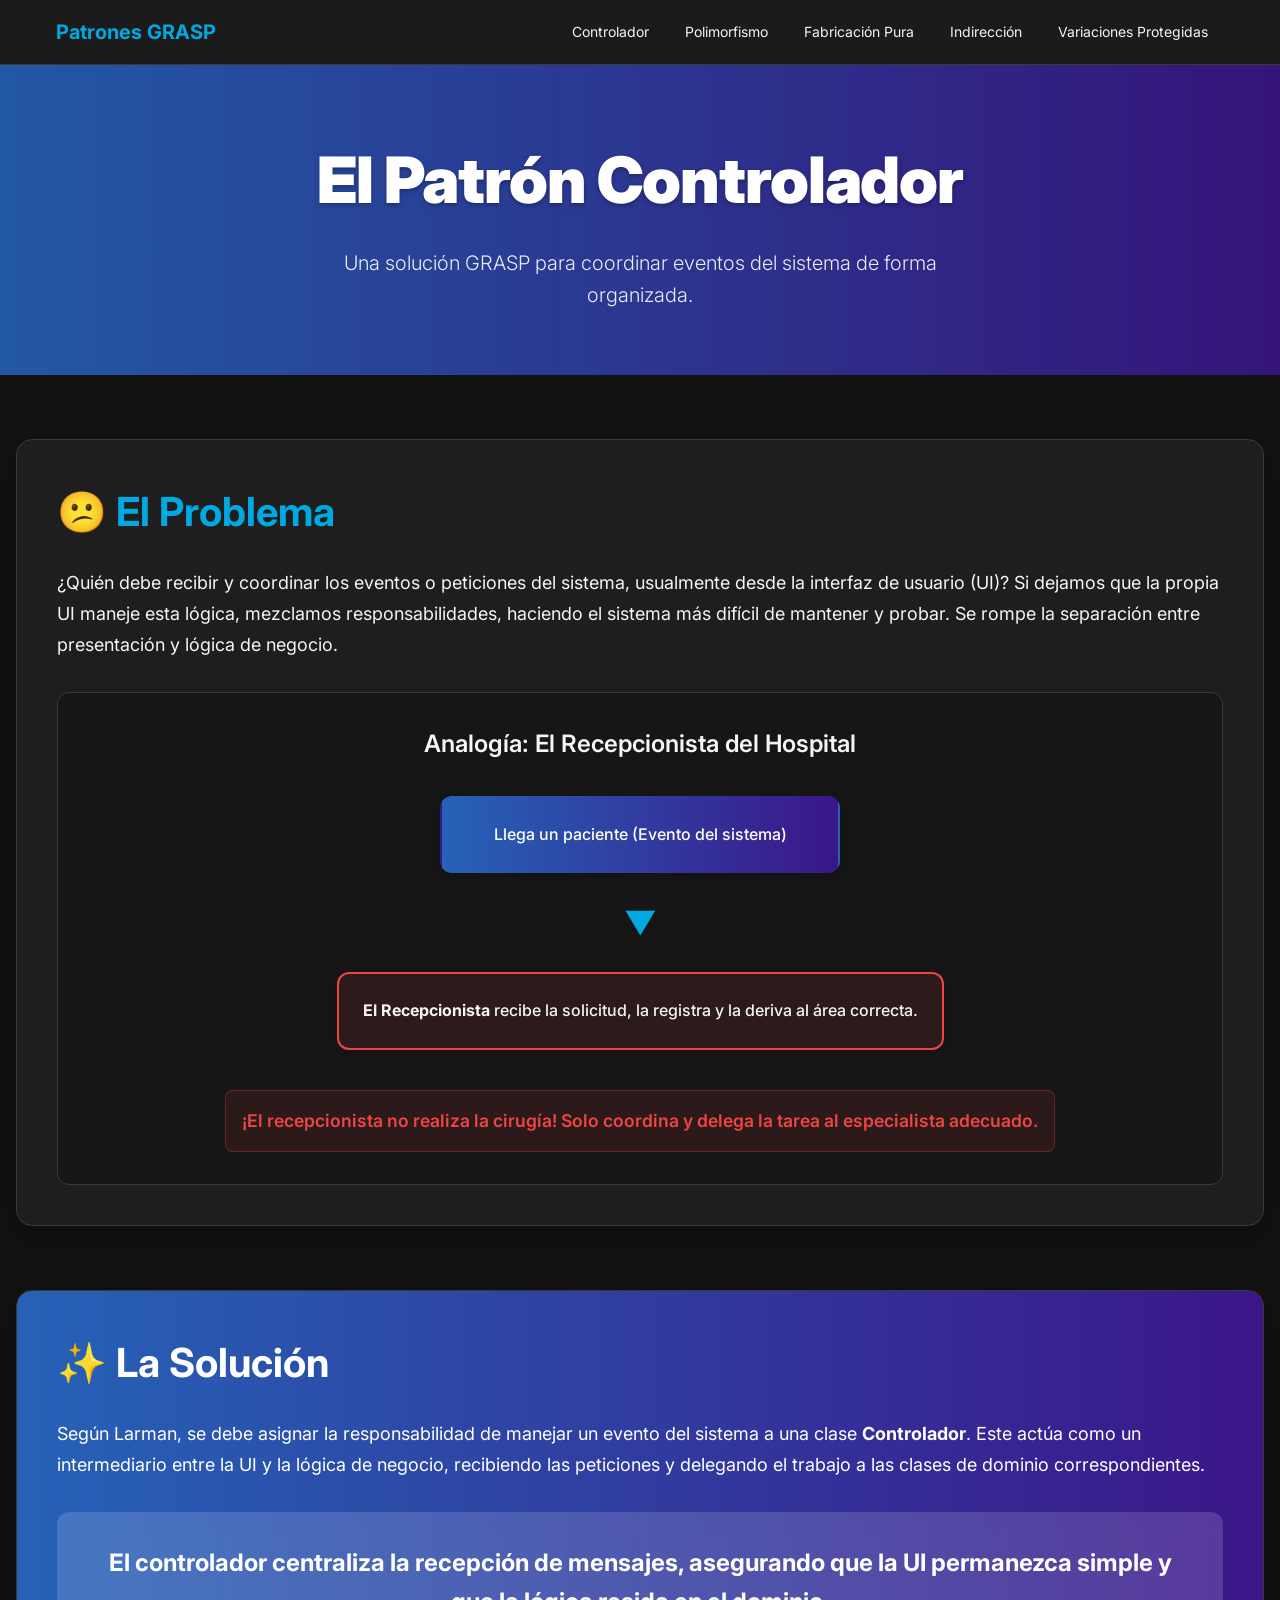
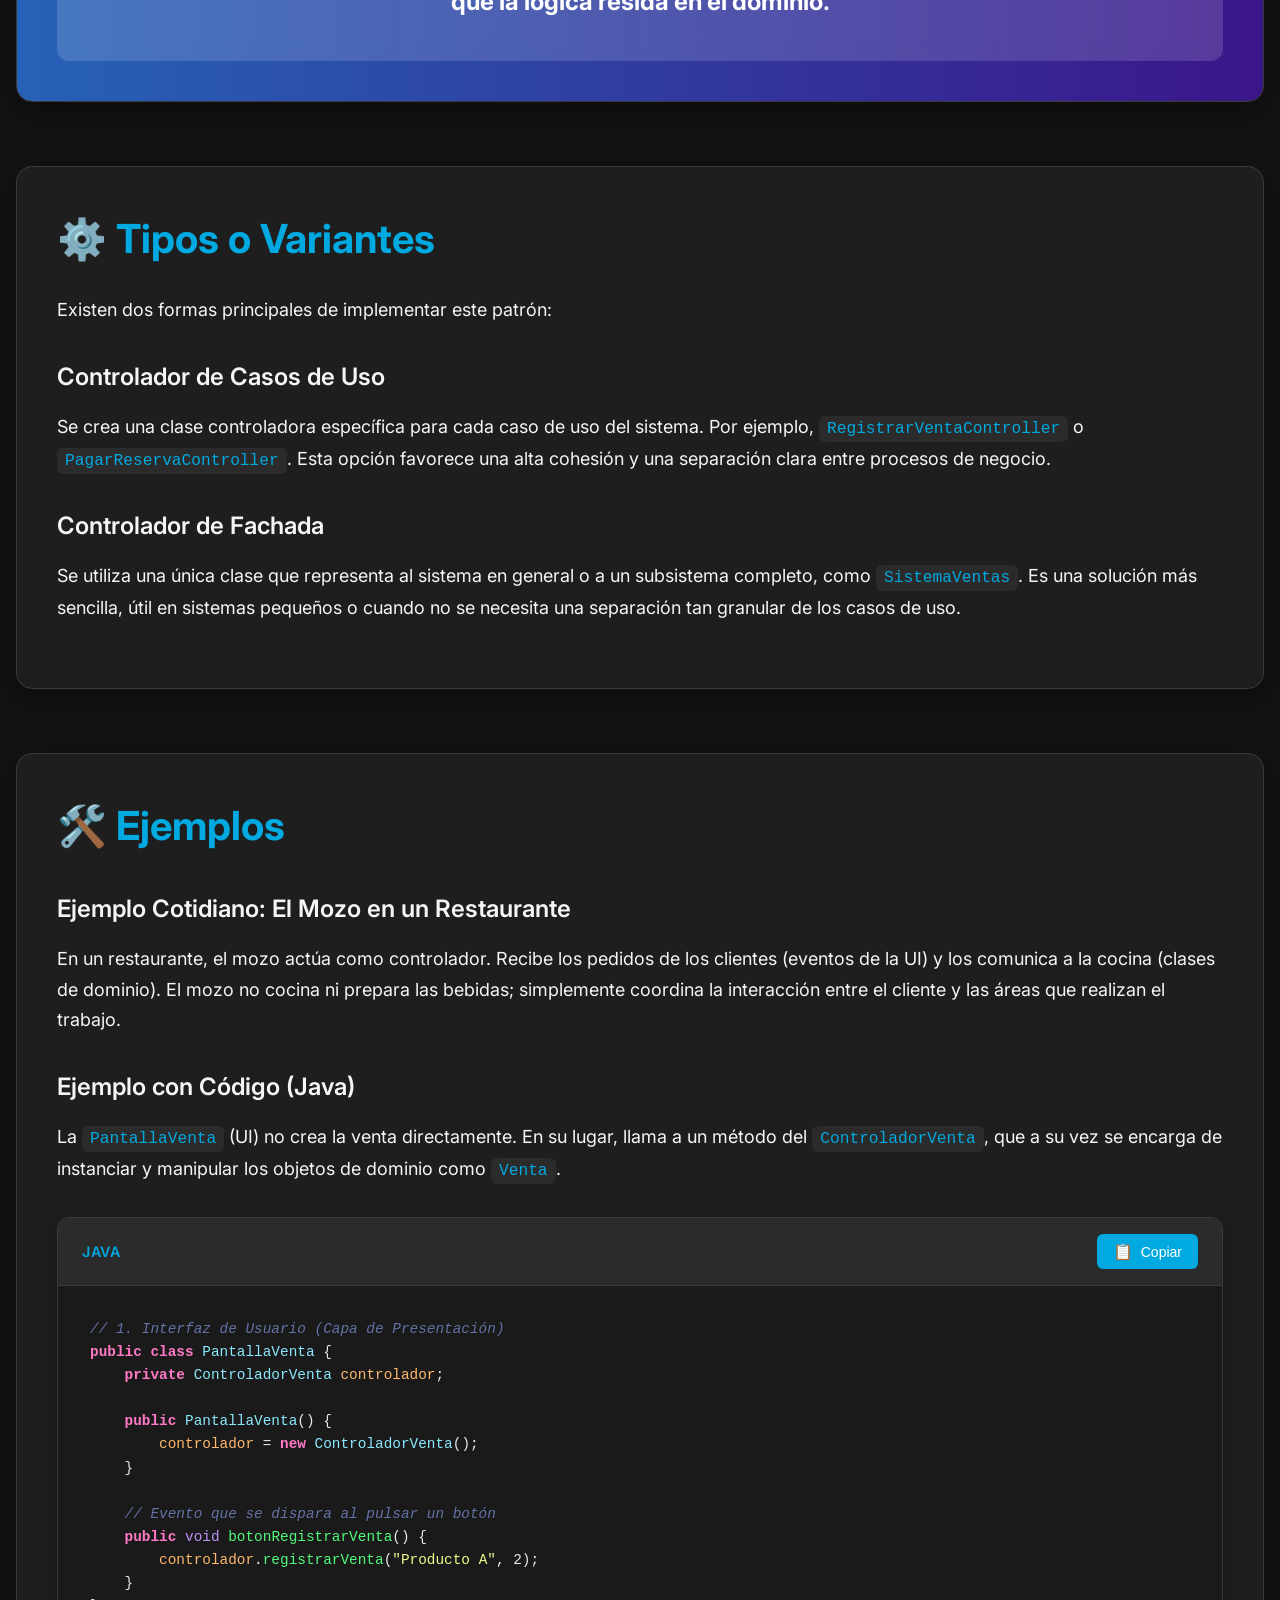
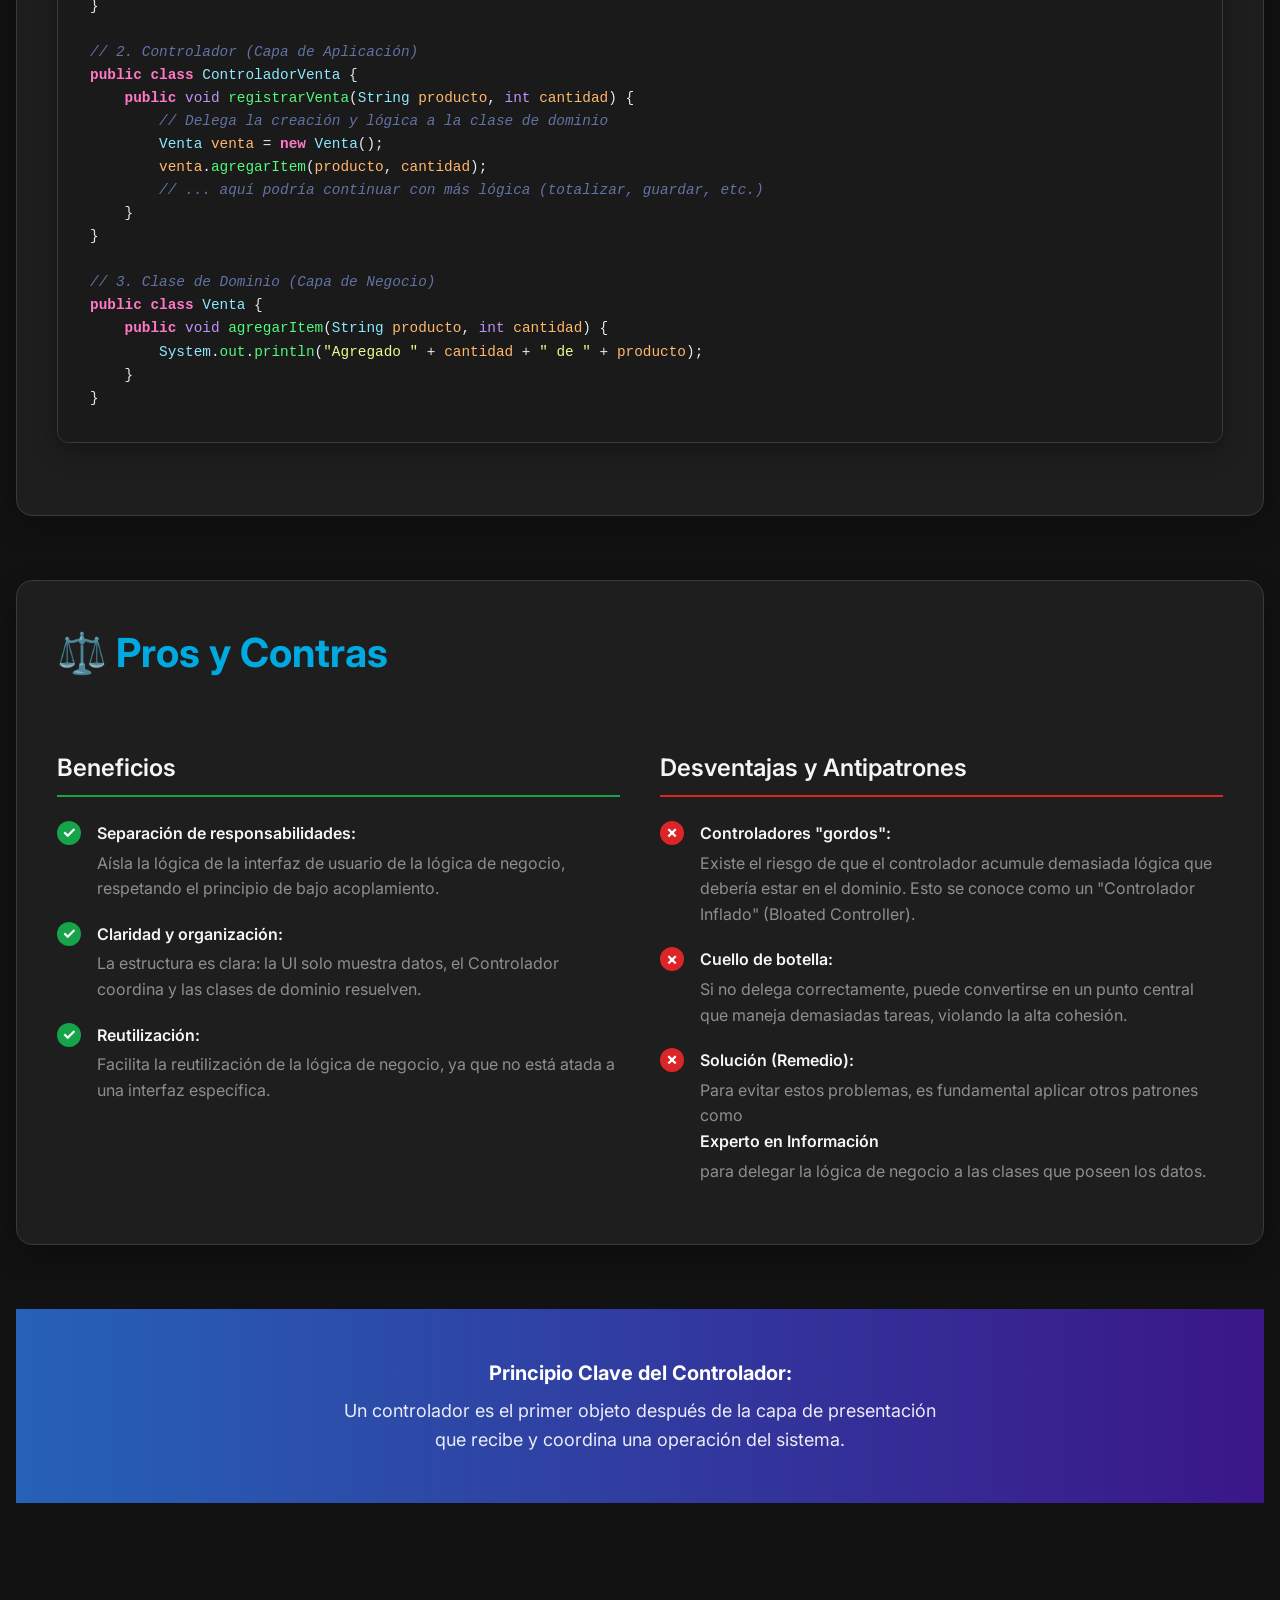
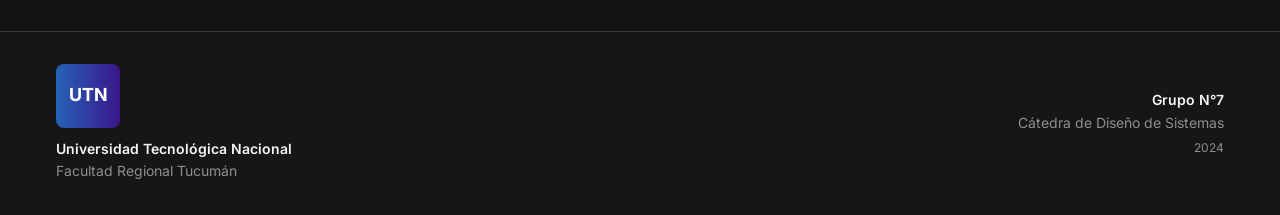
==== pages/controlador.html @ ae7e813c "Se agregó la página del patrón controlador" ====
<!DOCTYPE html>
<html lang="es">
  <head>
    <meta charset="UTF-8" />
    <meta name="viewport" content="width=device-width, initial-scale=1.0" />
    <title>Patrones GRASP : Controlador</title>
    <link
      rel="icon"
      href="https://frt.utn.edu.ar/wp-content/uploads/2025/09/cropped-favicom-1-192x192.png"
      sizes="192x192"
    />
    <link rel="stylesheet" href="../css/index.css" />
    <link rel="stylesheet" href="../css/polimorfismo.css" />
    <link rel="preconnect" href="https://fonts.googleapis.com" />
    <link rel="preconnect" href="https://fonts.gstatic.com" crossorigin />
    <link
      href="https://fonts.googleapis.com/css2?family=Inter:wght@300;400;500;600;700;900&display=swap"
      rel="stylesheet"
    />
  </head>
  <body>
    <nav class="navbar">
      <div class="nav-container">
        <a href="../index.html" class="nav-logo">Patrones GRASP</a>

        <div class="nav-menu">
          <a href="./controlador.html" class="nav-link">Controlador</a>
          <a href="./polimorfismo.html" class="nav-link">Polimorfismo</a>
          <a href="#" class="nav-link">Fabricación Pura</a>
          <a href="./indireccion.html" class="nav-link">Indirección</a>
          <a href="#" class="nav-link">Variaciones Protegidas</a>
        </div>

        <div class="nav-toggle">
          <span></span>
          <span></span>
          <span></span>
        </div>
      </div>
    </nav>
    <header class="header">
      <div class="container">
        <h1 class="header-title">El Patrón Controlador</h1>
        <p class="header-subtitle">
          Una solución GRASP para coordinar eventos del sistema de forma
          organizada.
        </p>
      </div>
    </header>

    <main class="main">
      <section id="problema" class="section">
        <div class="card">
          <h2 class="section-title">😕 El Problema</h2>
          <p class="section-text">
            ¿Quién debe recibir y coordinar los eventos o peticiones del
            sistema, usualmente desde la interfaz de usuario (UI)? Si dejamos
            que la propia UI maneje esta lógica, mezclamos responsabilidades,
            haciendo el sistema más difícil de mantener y probar. Se rompe la
            separación entre presentación y lógica de negocio.
          </p>

          <div class="analogy-container">
            <h3 class="analogy-title">
              Analogía: El Recepcionista del Hospital
            </h3>
            <div class="flow-diagram">
              <div class="flow-box main-box">
                <span>Llega un paciente (Evento del sistema)</span>
              </div>
              <div class="flow-arrow">▼</div>
              <div class="flow-box condition-box red">
                <strong>El Recepcionista</strong> recibe la solicitud, la
                registra y la deriva al área correcta.
              </div>
              <p class="problem-text">
                ¡El recepcionista no realiza la cirugía! Solo coordina y delega
                la tarea al especialista adecuado.
              </p>
            </div>
          </div>
        </div>
      </section>

      <section id="solucion" class="section">
        <div class="card solution-card">
          <h2 class="section-title white">✨ La Solución</h2>
          <p class="section-text white">
            Según Larman, se debe asignar la responsabilidad de manejar un
            evento del sistema a una clase <strong>Controlador</strong>. Este
            actúa como un intermediario entre la UI y la lógica de negocio,
            recibiendo las peticiones y delegando el trabajo a las clases de
            dominio correspondientes.
          </p>
          <div class="solution-highlight">
            <p class="solution-main">
              El controlador centraliza la recepción de mensajes, asegurando que
              la UI permanezca simple y que la lógica resida en el dominio.
            </p>
          </div>
        </div>
      </section>

      <section id="como-funciona" class="section">
        <div class="card">
          <h2 class="section-title">⚙️ Tipos o Variantes</h2>
          <p class="section-text">
            Existen dos formas principales de implementar este patrón:
          </p>
          <h3 class="subsection-title">Controlador de Casos de Uso</h3>
          <p class="section-text">
            Se crea una clase controladora específica para cada caso de uso del
            sistema. Por ejemplo,
            <code class="inline-code">RegistrarVentaController</code> o
            <code class="inline-code">PagarReservaController</code>. Esta opción
            favorece una alta cohesión y una separación clara entre procesos de
            negocio.
          </p>
          <h3 class="subsection-title">Controlador de Fachada</h3>
          <p class="section-text">
            Se utiliza una única clase que representa al sistema en general o a
            un subsistema completo, como
            <code class="inline-code">SistemaVentas</code>. Es una solución más
            sencilla, útil en sistemas pequeños o cuando no se necesita una
            separación tan granular de los casos de uso.
          </p>
        </div>
      </section>

      <section id="ejemplo" class="section">
        <div class="card">
          <h2 class="section-title">🛠️ Ejemplos</h2>
          <h3 class="subsection-title">
            Ejemplo Cotidiano: El Mozo en un Restaurante
          </h3>
          <p class="section-text">
            En un restaurante, el mozo actúa como controlador. Recibe los
            pedidos de los clientes (eventos de la UI) y los comunica a la
            cocina (clases de dominio). El mozo no cocina ni prepara las
            bebidas; simplemente coordina la interacción entre el cliente y las
            áreas que realizan el trabajo.
          </p>

          <h3 class="subsection-title">Ejemplo con Código (Java)</h3>
          <p class="section-text">
            La <code class="inline-code">PantallaVenta</code> (UI) no crea la
            venta directamente. En su lugar, llama a un método del
            <code class="inline-code">ControladorVenta</code>, que a su vez se
            encarga de instanciar y manipular los objetos de dominio como
            <code class="inline-code">Venta</code>.
          </p>

          <div class="code-container">
            <div class="code-header">
              <div class="code-language">Java</div>
              <button class="copy-button" onclick="copyCode()">
                <span class="copy-icon">📋</span>
                Copiar
              </button>
            </div>
            <div class="code-block" id="code-content">
              <pre><code><span class="comment">// 1. Interfaz de Usuario (Capa de Presentación)</span>
<span class="keyword">public class</span> <span class="class-name">PantallaVenta</span> {
    <span class="keyword">private</span> <span class="class-name">ControladorVenta</span> <span class="variable">controlador</span>;

    <span class="keyword">public</span> <span class="class-name">PantallaVenta</span>() {
        <span class="variable">controlador</span> = <span class="keyword">new</span> <span class="class-name">ControladorVenta</span>();
    }

    <span class="comment">// Evento que se dispara al pulsar un botón</span>
    <span class="keyword">public</span> <span class="return-type">void</span> <span class="method">botonRegistrarVenta</span>() {
        <span class="variable">controlador</span>.<span class="method">registrarVenta</span>(<span class="string">"Producto A"</span>, 2);
    }
}

<span class="comment">// 2. Controlador (Capa de Aplicación)</span>
<span class="keyword">public class</span> <span class="class-name">ControladorVenta</span> {
    <span class="keyword">public</span> <span class="return-type">void</span> <span class="method">registrarVenta</span>(<span class="class-name">String</span> <span class="variable">producto</span>, <span class="return-type">int</span> <span class="variable">cantidad</span>) {
        <span class="comment">// Delega la creación y lógica a la clase de dominio</span>
        <span class="class-name">Venta</span> <span class="variable">venta</span> = <span class="keyword">new</span> <span class="class-name">Venta</span>();
        <span class="variable">venta</span>.<span class="method">agregarItem</span>(<span class="variable">producto</span>, <span class="variable">cantidad</span>);
        <span class="comment">// ... aquí podría continuar con más lógica (totalizar, guardar, etc.)</span>
    }
}

<span class="comment">// 3. Clase de Dominio (Capa de Negocio)</span>
<span class="keyword">public class</span> <span class="class-name">Venta</span> {
    <span class="keyword">public</span> <span class="return-type">void</span> <span class="method">agregarItem</span>(<span class="class-name">String</span> <span class="variable">producto</span>, <span class="return-type">int</span> <span class="variable">cantidad</span>) {
        <span class="class-name">System</span>.<span class="method">out</span>.<span class="method">println</span>(<span class="string">"Agregado "</span> + <span class="variable">cantidad</span> + <span class="string">" de "</span> + <span class="variable">producto</span>);
    }
}</code></pre>
            </div>
          </div>
        </div>
      </section>

      <section id="pros-y-contras" class="section">
        <div class="card">
          <h2 class="section-title">⚖️ Pros y Contras</h2>
          <div class="pros-cons-container">
            <div class="pros-column">
              <h3 class="subsection-title pros-title">Beneficios</h3>
              <ul>
                <li>
                  <strong>Separación de responsabilidades:</strong> Aísla la
                  lógica de la interfaz de usuario de la lógica de negocio,
                  respetando el principio de bajo acoplamiento.
                </li>
                <li>
                  <strong>Claridad y organización:</strong> La estructura es
                  clara: la UI solo muestra datos, el Controlador coordina y las
                  clases de dominio resuelven.
                </li>
                <li>
                  <strong>Reutilización:</strong> Facilita la reutilización de
                  la lógica de negocio, ya que no está atada a una interfaz
                  específica.
                </li>
              </ul>
            </div>

            <div class="cons-column">
              <h3 class="subsection-title cons-title">
                Desventajas y Antipatrones
              </h3>
              <ul>
                <li>
                  <strong>Controladores "gordos":</strong> Existe el riesgo de
                  que el controlador acumule demasiada lógica que debería estar
                  en el dominio. Esto se conoce como un "Controlador Inflado"
                  (Bloated Controller).
                </li>
                <li>
                  <strong>Cuello de botella:</strong> Si no delega
                  correctamente, puede convertirse en un punto central que
                  maneja demasiadas tareas, violando la alta cohesión.
                </li>
                <li>
                  <strong>Solución (Remedio):</strong> Para evitar estos
                  problemas, es fundamental aplicar otros patrones como
                  <strong>Experto en Información</strong> para delegar la lógica
                  de negocio a las clases que poseen los datos.
                </li>
              </ul>
            </div>
          </div>
        </div>
      </section>

      <section class="end">
        <div class="container">
          <p class="end-title">Principio Clave del Controlador:</p>
          <p class="end-subtitle">
            Un controlador es el primer objeto después de la capa de
            presentación que recibe y coordina una operación del sistema.
          </p>
        </div>
      </section>
    </main>

    <footer class="footer">
      <div class="footer-container">
        <div class="footer-left">
          <div class="footer-logo">
            <div class="logo-icon">UTN</div>
            <div class="logo-text">
              <p class="university-name">Universidad Tecnológica Nacional</p>
              <p class="faculty-name">Facultad Regional Tucumán</p>
            </div>
          </div>
        </div>

        <div class="footer-right">
          <p class="group-name">Grupo N°7</p>
          <p class="subject-name">Cátedra de Diseño de Sistemas</p>
          <p class="year">2024</p>
        </div>
      </div>
    </footer>

    <script src="../js/polimorfismo.js"></script>
    <script src="../js/script.js"></script>
  </body>
</html>
---- css/index.css ----
/* Reset y variables CSS */
* {
  margin: 0;
  padding: 0;
  box-sizing: border-box;
}

:root {
  /* Paleta "Azul Tecnológico y Grafito" */
  --primary-gradient: linear-gradient(90deg, #0047ab, #00ffff);
  --primary: #00a9e0; /* Un color sólido del degradado para botones */
  --primary-foreground: #ffffff;

  /* Colores de fondo */
  --background: #121212; /* Fondo principal oscuro */
  --card: #1e1e1e; /* Fondo para tarjetas y navbar */
  --section-bg-darker: #161616; /* Fondo más oscuro para secciones alternas */
  --muted: #2b2b2b;
  --muted-foreground: #8e8e8e; /* Texto secundario gris */

  /* Colores de texto */
  --foreground: #f5f5f5; /* Texto principal blanco roto */
  --border: #3a3a3a; /* Bordes más sutiles */

  /* Tipografía */
  --font-sans: -apple-system, BlinkMacSystemFont, "Segoe UI", Roboto,
    "Helvetica Neue", Arial, sans-serif;
  --font-mono: "SF Mono", Monaco, Inconsolata, "Roboto Mono", Consolas,
    "Courier New", monospace;

  /* Espaciado */
  --container-max-width: 1200px;
  --section-padding: 4rem 1rem;
}

body {
  font-family: var(--font-sans);
  line-height: 1.6;
  color: var(--foreground);
  background-color: var(--background);
}

.container {
  max-width: var(--container-max-width);
  margin: 0 auto;
  padding: 0 1rem;
}

/* Navbar */
.navbar {
  background-color: var(--card);
  border-bottom: 1px solid var(--border);
  position: sticky;
  top: 0;
  z-index: 50;
  backdrop-filter: blur(10px);
  background-color: rgba(30, 30, 30, 0.8);
}

.nav-container {
  max-width: var(--container-max-width);
  margin: 0 auto;
  padding: 0 1rem;
  display: flex;
  justify-content: space-between;
  align-items: center;
  height: 4rem;
}

.nav-logo {
  font-size: 1.25rem;
  font-weight: bold;
  color: var(--primary);
  text-decoration: none;
}

.nav-menu {
  display: none;
  gap: 0.25rem;
}

.nav-link {
  padding: 0.5rem 1rem;
  color: var(--foreground);
  text-decoration: none;
  border-radius: 0.375rem;
  transition: background-color 0.2s, color 0.2s;
  font-size: 0.875rem;
}

.nav-link:hover {
  background-color: var(--muted);
  color: var(--primary);
}

.nav-toggle {
  display: flex;
  flex-direction: column;
  gap: 0.25rem;
  cursor: pointer;
}

.nav-toggle span {
  width: 1.5rem;
  height: 0.125rem;
  background-color: var(--foreground);
  transition: all 0.3s;
}

@media (min-width: 768px) {
  .nav-menu {
    display: flex;
  }

  .nav-toggle {
    display: none;
  }
}

/* Hero Section */
.hero {
  height: calc(100vh - 4rem);
  display: flex;
  align-items: center;
  justify-content: center;
  padding: 0 1rem;
  background: linear-gradient(
      180deg,
      rgba(18, 18, 18, 0) 0%,
      var(--background) 100%
    ),
    var(--section-bg-darker);
  padding: 4rem 1rem;
  text-align: center;
  position: relative;
  overflow: hidden;
}

#tsparticles {
  position: absolute;
  top: 0;
  left: 0;
  width: 100%;
  height: 100%;
  z-index: 0; /* Lo coloca detrás del contenido */
}

.hero-container {
  position: relative;
  z-index: 1;
  max-width: 64rem;
  margin: 0 auto;
}

.hero-badge {
  display: inline-block;
  padding: 0.25rem 0.75rem;
  font-size: 0.875rem;
  background-color: rgba(0, 169, 224, 0.1);
  color: var(--primary);
  border: 1px solid var(--primary);
  border-radius: 9999px;
  margin-bottom: 1rem;
}

.hero-title {
  font-size: 2.5rem;
  font-weight: bold;
  margin-bottom: 1.5rem;
  text-wrap: balance;
}

.text-primary {
  background: var(--primary-gradient);
  -webkit-background-clip: text;
  -webkit-text-fill-color: transparent;
  background-clip: text;
}

.hero-description {
  font-size: 1.25rem;
  color: var(--muted-foreground);
  margin-bottom: 2rem;
  max-width: 48rem;
  margin-left: auto;
  margin-right: auto;
  text-wrap: balance;
  text-align: center;
}

.font-semibold {
  font-weight: 600;
  color: var(--foreground);
}

.hero-buttons {
  display: flex;
  flex-direction: column;
  gap: 1rem;
  justify-content: center;
  align-items: center;
}

@media (min-width: 640px) {
  .hero-buttons {
    flex-direction: row;
  }
}

@media (min-width: 768px) {
  .hero-title {
    font-size: 3.75rem;
  }
}

/* Buttons */
.btn {
  display: inline-flex;
  align-items: center;
  justify-content: center;
  padding: 0.75rem 1.5rem;
  font-size: 1rem;
  font-weight: 500;
  text-decoration: none;
  border-radius: 0.375rem;
  transition: all 0.2s;
  cursor: pointer;
  border: 1px solid transparent;
}

.btn-primary {
  background-color: var(--primary);
  color: var(--primary-foreground);
  border-color: var(--primary);
}

.btn-primary:hover {
  background-color: #007bff; /* Un azul más claro al pasar el mouse */
  border-color: #007bff;
}

.btn-outline {
  background-color: transparent;
  color: var(--primary);
  border-color: var(--primary);
}

.btn-outline:hover {
  background-color: rgba(0, 169, 224, 0.1);
}

.btn-full {
  width: 100%;
}

/* Dynamic Introduction Section - Card Style */
.intro-section {
  padding: var(--section-padding);
  background-color: var(--section-bg-darker);
  overflow: hidden;
  position: relative;
  z-index: 1; /* Asegura que esté por encima de las partículas */
}

.intro-grid {
  display: flex; /* Usamos flexbox para centrar */
  justify-content: center; /* Centra horizontalmente */
  align-items: stretch; /* Asegura que las tarjetas tengan la misma altura si están en la misma fila */
  flex-wrap: wrap; /* Permite que las tarjetas pasen a la siguiente línea en pantallas pequeñas */
  gap: 2rem;
  max-width: 64rem;
  margin: 3rem auto 0;
}

.intro-card {
  background-color: var(--card);
  border: 1px solid var(--border);
  border-radius: 0.5rem;
  padding: 2rem;
  text-align: center;
  flex: 1 1 300px; /* Permite que las tarjetas crezcan y se encojan, con una base de 300px */
  max-width: 400px; /* Un ancho máximo para que no se estiren demasiado */
  transition: all 0.3s;
  /* La sombra que pediste, sutil y consistente con el diseño */
  box-shadow: 0 4px 15px rgba(0, 0, 0, 0.2);
}

.intro-card:hover {
  transform: translateY(-0.25rem);
  box-shadow: 0 10px 25px rgba(0, 169, 224, 0.2); /* Sombra acentuada al pasar el mouse */
  border-color: var(--primary);
}

.intro-icon {
  width: 3rem;
  height: 3rem;
  border-radius: 9999px;
  display: flex;
  align-items: center;
  justify-content: center;
  margin: 0 auto 1.5rem;
  color: var(--primary-foreground);
}

.intro-card.problem .intro-icon {
  background: linear-gradient(
    135deg,
    #ff416c,
    #ff4b2b
  ); /* Rojo/Naranja para problema */
}

.intro-card.solution .intro-icon {
  background: var(--primary-gradient); /* Azul/Cian para solución */
}

.intro-card h3 {
  font-size: 1.25rem;
  font-weight: 600;
  margin-bottom: 0.75rem;
  color: var(--foreground);
}

.intro-card p {
  color: var(--muted-foreground);
  font-size: 1rem;
  line-height: 1.6;
  text-align: justify;
}

.intro-summary {
  max-width: 56rem;
  margin: 3rem auto 0;
  padding: 1.5rem;
  text-align: center;
  font-size: 1.125rem;
  color: var(--foreground);
  background-color: var(--card);
  border: 1px solid var(--border);
  border-left: 4px solid var(--primary);
  border-radius: 0.5rem;
  box-shadow: 0 4px 15px rgba(0, 0, 0, 0.2);
}

/* Content Structure Section */
.content-structure {
  padding: var(--section-padding);
  background-color: var(--background);
}

.section-header {
  text-align: center;
  margin-bottom: 3rem;
}

.section-header h2 {
  font-size: 1.875rem;
  font-weight: bold;
  margin-bottom: 1rem;
}

.section-header p {
  font-size: 1.125rem;
  color: var(--muted-foreground);
  text-wrap: balance;
}

.structure-grid {
  display: flex;
  flex-wrap: wrap;
  justify-content: center;
  gap: 1.5rem;
  margin-bottom: 4rem;
}

@media (min-width: 768px) {
  .structure-grid {
    grid-template-columns: repeat(auto-fit, minmax(250px, 1fr));
  }
}

@media (min-width: 1024px) {
  .structure-grid {
    grid-template-columns: repeat(3, 1fr);
  }
}

.structure-card {
  background-color: var(--card);
  border: 1px solid var(--border);
  border-radius: 0.5rem;
  padding: 1.5rem;
  text-align: center;
  flex: 0 1 350px;
}

.card-icon {
  width: 3rem;
  height: 3rem;
  background: var(--primary-gradient);
  border-radius: 0.5rem;
  display: flex;
  align-items: center;
  justify-content: center;
  margin: 0 auto 1rem;
  color: var(--primary-foreground);
}

.structure-card h3 {
  font-size: 1.125rem;
  font-weight: 600;
  margin-bottom: 0.5rem;
  color: var(--foreground);
}

.structure-card p {
  font-size: 0.875rem;
  color: var(--muted-foreground);
  text-align: center;
}

/* Patterns Section */
.patterns-section {
  padding: var(--section-padding);
  background-color: var(--section-bg-darker);
  position: relative;
  z-index: 1; /* Asegura que esté por encima de las partículas */
}

.patterns-grid {
  display: flex;
  flex-wrap: wrap;
  justify-content: center;
  gap: 1.5rem;
}

@media (min-width: 768px) {
  .patterns-grid {
    grid-template-columns: repeat(auto-fit, minmax(300px, 1fr));
  }
}

@media (min-width: 1024px) {
  .patterns-grid {
    grid-template-columns: repeat(3, 1fr);
  }
}

.pattern-card {
  background-color: var(--card);
  border: 1px solid var(--border);
  border-radius: 0.5rem;
  padding: 1.5rem;
  transition: all 0.3s;
  cursor: pointer;
  flex: 1 1 350px;
}

.pattern-card:hover {
  box-shadow: 0 0 25px rgba(0, 169, 224, 0.2);
  transform: translateY(-0.25rem);
  border-color: var(--primary);
}

.pattern-header {
  display: flex;
  align-items: center;
  gap: 0.75rem;
  margin-bottom: 1rem;
}

.pattern-icon {
  width: 2.5rem;
  height: 2.5rem;
  background: rgba(0, 169, 224, 0.1);
  border-radius: 0.5rem;
  display: flex;
  align-items: center;
  justify-content: center;
  color: var(--primary);
  transition: background-color 0.2s;
}

.pattern-card:hover .pattern-icon {
  background-color: rgba(0, 169, 224, 0.2);
}

.pattern-header h3 {
  font-size: 1.125rem;
  font-weight: 600;
}

.pattern-number {
  font-size: 0.75rem;
  color: var(--muted-foreground);
}

.pattern-card p {
  color: var(--muted-foreground);
  margin-bottom: 1rem;
}

/* CTA Section */
.cta-section {
  padding: var(--section-padding);
  background-color: var(--background);
}

.cta-content {
  max-width: 64rem;
  margin: 0 auto;
  text-align: center;
}

.cta-content h2 {
  font-size: 1.875rem;
  font-weight: bold;
  margin-bottom: 1rem;
}

.cta-content p {
  font-size: 1.125rem;
  color: var(--muted-foreground);
  margin-bottom: 2rem;
}

.cta-buttons {
  display: flex;
  flex-direction: column;
  gap: 1rem;
  justify-content: center;
  align-items: center;
}

@media (min-width: 640px) {
  .cta-buttons {
    flex-direction: row;
  }
}

/* Footer */
.footer {
  background-color: var(--section-bg-darker);
  border-top: 1px solid var(--border);
  margin-top: 4rem;
  position: relative;
  z-index: 1;
}
.footer-container {
  max-width: var(--container-max-width);
  margin: 0 auto;
  padding: 2rem 1rem;
  display: flex;
  flex-direction: column;
  align-items: center;
  justify-content: space-between;
  gap: 1rem;
}

@media (min-width: 768px) {
  .footer-container {
    flex-direction: row;
    gap: 0;
  }
}

.footer-left {
  display: flex;
  align-items: center;
  gap: 1rem;
}

.logo-icon {
  width: 4rem;
  height: 4rem;
  background: var(--primary-gradient);
  border-radius: 0.5rem;
  display: flex;
  align-items: center;
  justify-content: center;
  color: var(--primary-foreground);
  font-weight: bold;
  font-size: 1.125rem;
  margin-bottom: 10px;
}

.logo-text {
  font-size: 0.875rem;
  color: var(--muted-foreground);
}

.university-name {
  font-weight: 600;
  color: var(--foreground);
}

.footer-right {
  text-align: center;
  font-size: 0.875rem;
  color: var(--muted-foreground);
}

@media (max-width: 768px) {
  .footer-logo {
    display: flex;
    flex-direction: column;
    align-items: center;
  }
  .logo-text {
    text-align: center;
  }
}

@media (min-width: 768px) {
  .footer-right {
    text-align: right;
  }
}

.group-name {
  font-weight: 600;
  color: var(--foreground);
}

.year {
  font-size: 0.75rem;
  margin-top: 0.25rem;
}

/* Smooth scrolling */
html {
  scroll-behavior: smooth;
}

/* Responsive adjustments */
@media (max-width: 767px) {
  .hero-title {
    font-size: 2rem;
  }

  .hero-description {
    font-size: 1rem;
  }

  .section-header h2 {
    font-size: 1.5rem;
  }

  .section-header p {
    font-size: 1rem;
  }
}
---- css/polimorfismo.css ----
:root {
  /* Paleta "Azul Tecnológico y Grafito" */
  --primary-gradient: linear-gradient(90deg, #2662b7, #3b1689);
  --primary: #00a9e0;
  --primary-foreground: #ffffff;

  /* Colores de fondo */
  --background: #121212;
  --card: #1e1e1e;
  --section-bg-darker: #161616;
  --muted: #2b2b2b;
  --muted-foreground: #8e8e8e;

  /* Colores de texto */
  --foreground: #f5f5f5;
  --border: #3a3a3a;

  /* Tipografía */
  --font-sans: -apple-system, BlinkMacSystemFont, "Segoe UI", Roboto,
    "Helvetica Neue", Arial, sans-serif;
  --font-mono: "SF Mono", Monaco, Inconsolata, "Roboto Mono", Consolas,
    "Courier New", monospace;

  /* Espaciado */
  --container-max-width: 1200px;
  --section-padding: 4rem 1rem;
}

* {
  margin: 0;
  padding: 0;
  box-sizing: border-box;
}

body {
  font-family: "Inter", var(--font-sans);
  background-color: var(--background);
  color: var(--foreground);
  line-height: 1.6;
  font-weight: 400;
}

.container {
  max-width: var(--container-max-width);
  margin: 0 auto;
  padding: 0 1rem;
}

/* Header Styles */
.header {
  background: var(--primary-gradient);
  padding: 4rem 0;
  text-align: center;
  position: relative;
  overflow: hidden;
}

.header::before {
  content: "";
  position: absolute;
  top: 0;
  left: 0;
  right: 0;
  bottom: 0;
  background: rgba(0, 0, 0, 0.1);
  z-index: 1;
}

.header .container {
  position: relative;
  z-index: 2;
}

.header-title {
  font-size: clamp(2.5rem, 5vw, 4rem);
  font-weight: 900;
  margin-bottom: 1rem;
  color: var(--primary-foreground);
  text-shadow: 0 2px 4px rgba(0, 0, 0, 0.3);
  letter-spacing: -0.02em;
}

.header-subtitle {
  font-size: 1.25rem;
  color: rgba(255, 255, 255, 0.9);
  font-weight: 300;
  max-width: 600px;
  margin: 0 auto;
}

/* Main Content */
.main {
  padding: var(--section-padding);
}

.section {
  margin-bottom: 4rem;
}

.card {
  background-color: var(--card);
  border-radius: 1rem;
  padding: 2.5rem;
  box-shadow: 0 10px 30px rgba(0, 0, 0, 0.3);
  border: 1px solid var(--border);
  transition: transform 0.3s ease, box-shadow 0.3s ease;
}

.card:hover {
  transform: translateY(-5px);
  box-shadow: 0 20px 40px rgba(0, 0, 0, 0.4);
}

.solution-card {
  background: var(--primary-gradient);
  color: var(--primary-foreground);
}

.section-title {
  font-size: 2.5rem;
  font-weight: 700;
  margin-bottom: 1.5rem;
  color: var(--primary);
  display: flex;
  align-items: center;
  gap: 0.5rem;
}

.section-title.white {
  color: var(--primary-foreground);
}

.subsection-title {
  font-size: 1.5rem;
  font-weight: 600;
  margin: 2rem 0 1rem 0;
  color: var(--foreground);
}

.section-text {
  font-size: 1.125rem;
  line-height: 1.7;
  margin-bottom: 1.5rem;
  color: var(--foreground);
}

.section-text.white {
  color: var(--primary-foreground);
}

.inline-code {
  background-color: var(--muted);
  color: var(--primary);
  padding: 0.25rem 0.5rem;
  border-radius: 0.375rem;
  font-family: var(--font-mono);
  font-size: 0.9em;
  font-weight: 500;
}

/* Analogy Container */
.analogy-container {
  background-color: var(--section-bg-darker);
  padding: 2rem;
  border-radius: 0.75rem;
  margin-top: 2rem;
  border: 1px solid var(--border);
}

.analogy-title {
  font-size: 1.5rem;
  font-weight: 600;
  text-align: center;
  margin-bottom: 2rem;
  color: var(--foreground);
}

/* Flow Diagram */
.flow-diagram {
  display: flex;
  flex-direction: column;
  align-items: center;
  gap: 1.5rem;
}

.flow-box {
  background-color: var(--card);
  border: 2px solid var(--primary);
  padding: 1.5rem;
  border-radius: 0.75rem;
  text-align: center;
  box-shadow: 0 4px 12px rgba(0, 0, 0, 0.2);
  transition: all 0.3s ease;
  font-weight: 500;
}

.flow-box:hover {
  transform: translateY(-2px);
  box-shadow: 0 8px 20px rgba(0, 0, 0, 0.3);
}

.main-box {
  width: 100%;
  max-width: 400px;
  background: var(--primary-gradient);
  color: var(--primary-foreground);
  border-color: transparent;
}

.condition-box {
  flex: 1;
  min-width: 200px;
}

.condition-box.red {
  border-color: #ef4444;
  background-color: rgba(239, 68, 68, 0.1);
}

.condition-box.yellow {
  border-color: #f59e0b;
  background-color: rgba(245, 158, 11, 0.1);
}

.condition-box.blue {
  border-color: #3b82f6;
  background-color: rgba(59, 130, 246, 0.1);
}

.flow-arrow {
  font-size: 2rem;
  color: var(--primary);
  font-weight: bold;
  text-shadow: 0 2px 4px rgba(0, 0, 0, 0.3);
}

.flow-grid {
  display: grid;
  grid-template-columns: repeat(auto-fit, minmax(250px, 1fr));
  gap: 1.5rem;
  width: 100%;
}

.problem-text {
  text-align: center;
  color: #ef4444;
  font-weight: 600;
  font-size: 1.1rem;
  margin-top: 1rem;
  padding: 1rem;
  background-color: rgba(239, 68, 68, 0.1);
  border-radius: 0.5rem;
  border: 1px solid rgba(239, 68, 68, 0.3);
}

/* Solution Highlight */
.solution-highlight {
  background-color: rgba(255, 255, 255, 0.15);
  padding: 2rem;
  border-radius: 0.75rem;
  text-align: center;
  margin-top: 2rem;
  backdrop-filter: blur(10px);
}

.solution-main {
  font-size: 1.5rem;
  font-weight: 700;
  margin-bottom: 0.5rem;
  color: var(--primary-foreground);
}

.solution-sub {
  font-size: 1.125rem;
  color: rgba(255, 255, 255, 0.9);
}

/* Diagram Container */
.diagram-container {
  background-color: var(--section-bg-darker);
  padding: 2rem;
  border-radius: 0.75rem;
  margin: 2rem 0;
  border: 1px solid var(--border);
}

.diagram-title {
  font-size: 1.25rem;
  font-weight: 600;
  text-align: center;
  margin-bottom: 2rem;
  color: var(--foreground);
}

/* Inheritance Diagram */
.inheritance-diagram {
  display: flex;
  flex-direction: column;
  align-items: center;
  gap: 1rem;
}

.parent-class {
  background: var(--primary-gradient);
  color: var(--primary-foreground);
  border-color: transparent;
  max-width: 300px;
}

.inheritance-arrows {
  display: flex;
  justify-content: center;
  gap: 4rem;
  width: 100%;
  max-width: 600px;
}

.inheritance-arrows .flow-arrow {
  font-size: 1.5rem;
}

.child-class {
  background-color: var(--card);
  border-color: var(--primary);
}

/* Code Container */
.code-container {
  margin: 2rem 0;
  border-radius: 0.75rem;
  overflow: hidden;
  border: 1px solid var(--border);
  box-shadow: 0 8px 25px rgba(0, 0, 0, 0.3);
}

.code-header {
  background-color: var(--muted);
  padding: 1rem 1.5rem;
  display: flex;
  justify-content: space-between;
  align-items: center;
  border-bottom: 1px solid var(--border);
}

.code-language {
  font-weight: 600;
  color: var(--primary);
  font-size: 0.9rem;
  text-transform: uppercase;
  letter-spacing: 0.05em;
}

.copy-button {
  background-color: var(--primary);
  color: var(--primary-foreground);
  border: none;
  padding: 0.5rem 1rem;
  border-radius: 0.375rem;
  cursor: pointer;
  font-size: 0.875rem;
  font-weight: 500;
  display: flex;
  align-items: center;
  gap: 0.5rem;
  transition: all 0.2s ease;
}

.copy-button:hover {
  background-color: #0088cc;
  transform: translateY(-1px);
}

.copy-button:active {
  transform: translateY(0);
}

.copy-icon {
  font-size: 1rem;
}

.code-block {
  background-color: #1a1a1a;
  color: #e2e8f0;
  padding: 2rem;
  overflow-x: auto;
  font-family: var(--font-mono);
  font-size: 0.9rem;
  line-height: 1.6;
}

.code-block pre {
  margin: 0;
  white-space: pre-wrap;
  word-wrap: break-word;
}

.code-block code {
  font-family: inherit;
}

/* Syntax Highlighting */
.keyword {
  color: #ff79c6;
  font-weight: 600;
}

.class-name {
  color: #8be9fd;
  font-weight: 500;
}

.method {
  color: #50fa7b;
}

.string {
  color: #f1fa8c;
}

.comment {
  color: #6272a4;
  font-style: italic;
}

.return-type {
  color: #bd93f9;
}

.variable {
  color: #ffb86c;
}

/* End */
.end {
  background: var(--primary-gradient);
  padding: 3rem 0;
  text-align: center;
  margin-top: 4rem;
}

.end-title {
  font-size: 1.25rem;
  font-weight: 700;
  margin-bottom: 0.5rem;
  color: var(--primary-foreground);
}

.end-subtitle {
  font-size: 1.125rem;
  color: rgba(255, 255, 255, 0.9);
  max-width: 600px;
  margin: 0 auto;
  line-height: 1.6;
}

/* Pros and Cons Section */
.pros-cons-container {
  display: grid;
  grid-template-columns: 1fr;
  gap: 2.5rem;
  margin-top: 2rem;
}

@media (min-width: 768px) {
  .pros-cons-container {
    grid-template-columns: 1fr 1fr;
  }
}

.pros-column ul,
.cons-column ul {
  list-style: none;
  padding: 0;
  font-size: 1rem;
  color: var(--muted-foreground);
}

.pros-column li,
.cons-column li {
  padding-left: 2.5rem;
  position: relative;
  margin-bottom: 1.25rem;
  line-height: 1.6;
}

.pros-column li::before,
.cons-column li::before {
  content: "";
  position: absolute;
  left: 0;
  top: 0;
  width: 1.5rem;
  height: 1.5rem;
  border-radius: 9999px;
  display: flex;
  align-items: center;
  justify-content: center;
  font-weight: bold;
  color: var(--primary-foreground);
}

.pros-column li strong,
.cons-column li strong {
  font-weight: 600;
  color: var(--foreground);
  display: block;
  margin-bottom: 0.25rem;
}

.pros-column li::before {
  content: "✓";
  background-color: #16a34a; /* Verde para pros */
}

.cons-column li::before {
  content: "✗";
  background-color: #dc2626; /* Rojo para contras */
}

.subsection-title.pros-title,
.subsection-title.cons-title {
  padding-bottom: 0.5rem;
  border-bottom: 2px solid;
  margin-bottom: 1.5rem;
}

.subsection-title.pros-title {
  border-color: #16a34a;
}

.subsection-title.cons-title {
  border-color: #dc2626;
}

/* Responsive Design */
@media (max-width: 768px) {
  .header {
    padding: 3rem 0;
  }

  .header-title {
    font-size: 2.5rem;
  }

  .card {
    padding: 1.5rem;
  }

  .section-title {
    font-size: 2rem;
  }

  .flow-grid {
    grid-template-columns: 1fr;
  }

  .inheritance-arrows {
    gap: 2rem;
  }

  .inheritance-arrows .flow-arrow {
    font-size: 1.2rem;
  }

  .code-block {
    padding: 1rem;
    font-size: 0.8rem;
  }

  .code-header {
    padding: 0.75rem 1rem;
  }
}

@media (max-width: 480px) {
  .main {
    padding: 2rem 1rem;
  }

  .card {
    padding: 1rem;
  }

  .section-title {
    font-size: 1.75rem;
  }

  .analogy-container,
  .diagram-container {
    padding: 1rem;
  }
}

/* Smooth scrolling */
html {
  scroll-behavior: smooth;
}

/* Selection styles */
::selection {
  background-color: var(--primary);
  color: var(--primary-foreground);
}

/* Focus styles for accessibility */
button:focus,
.copy-button:focus {
  outline: 2px solid var(--primary);
  outline-offset: 2px;
}
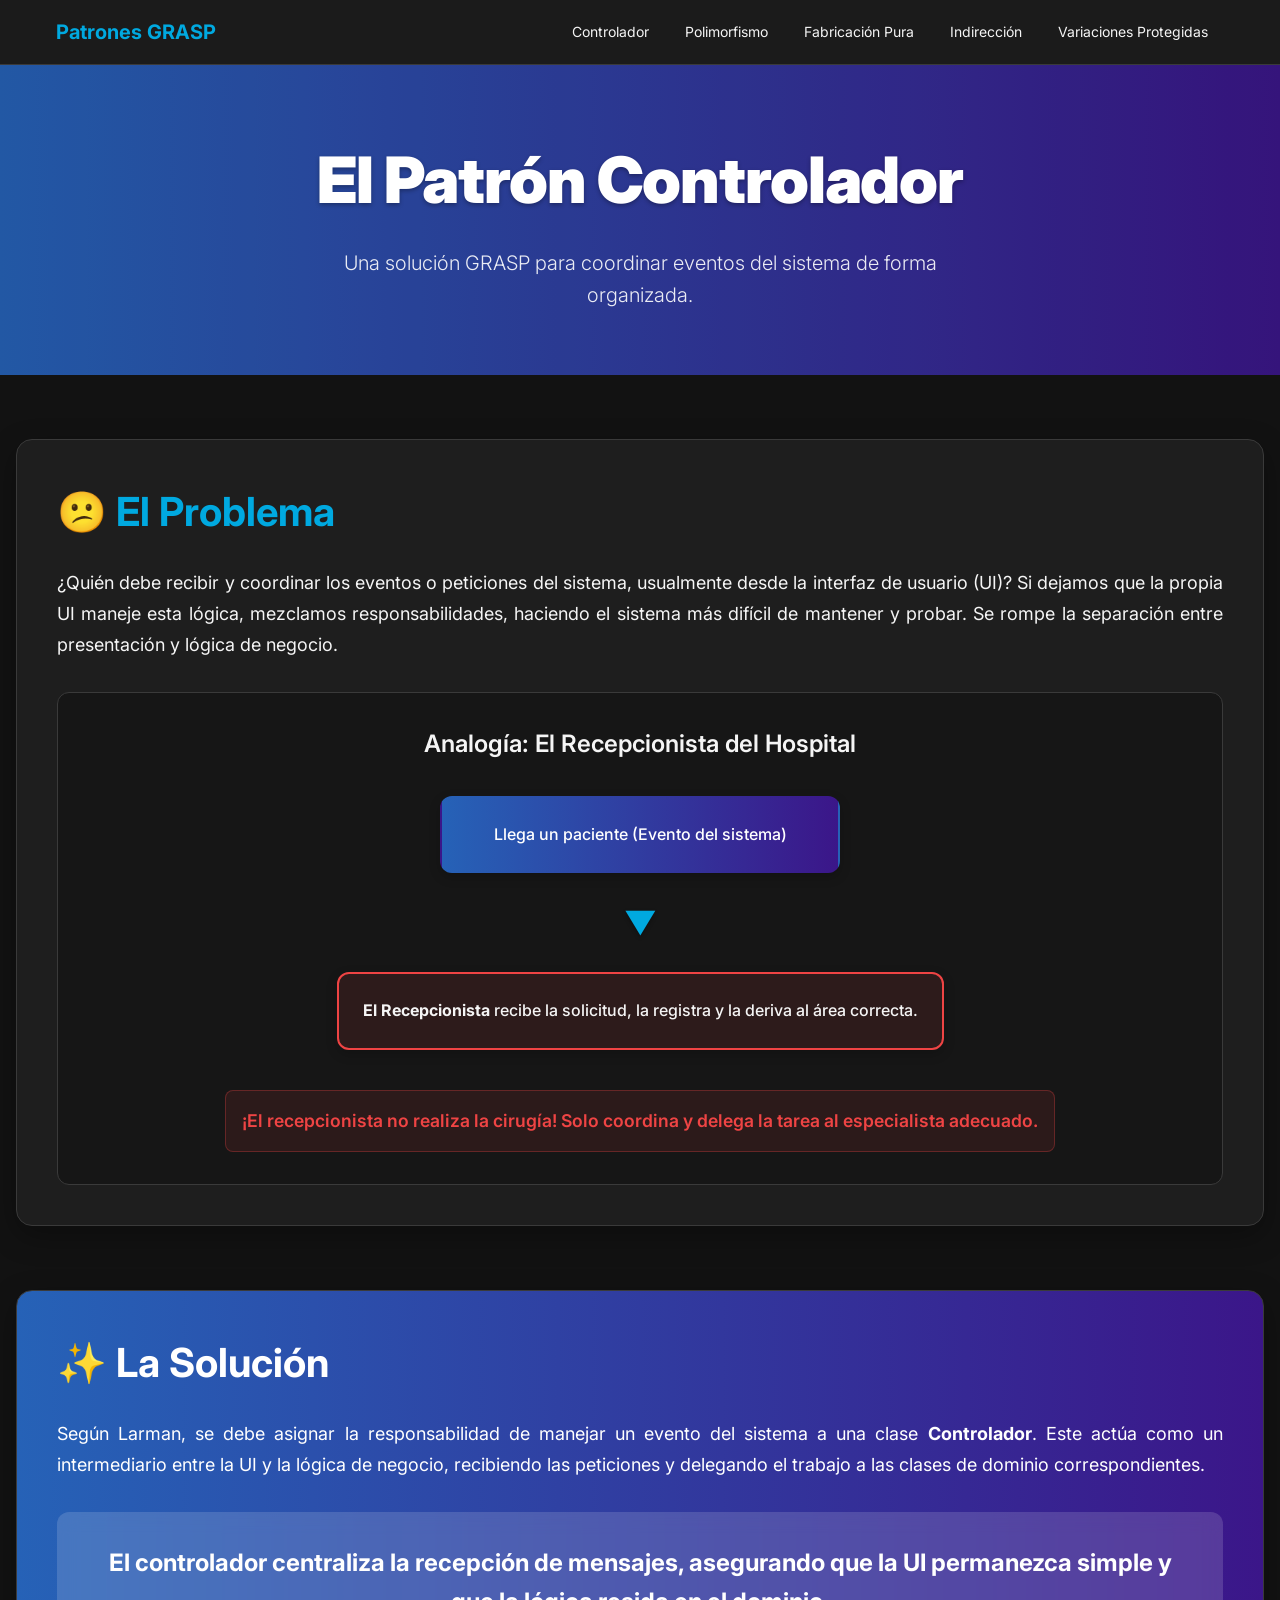
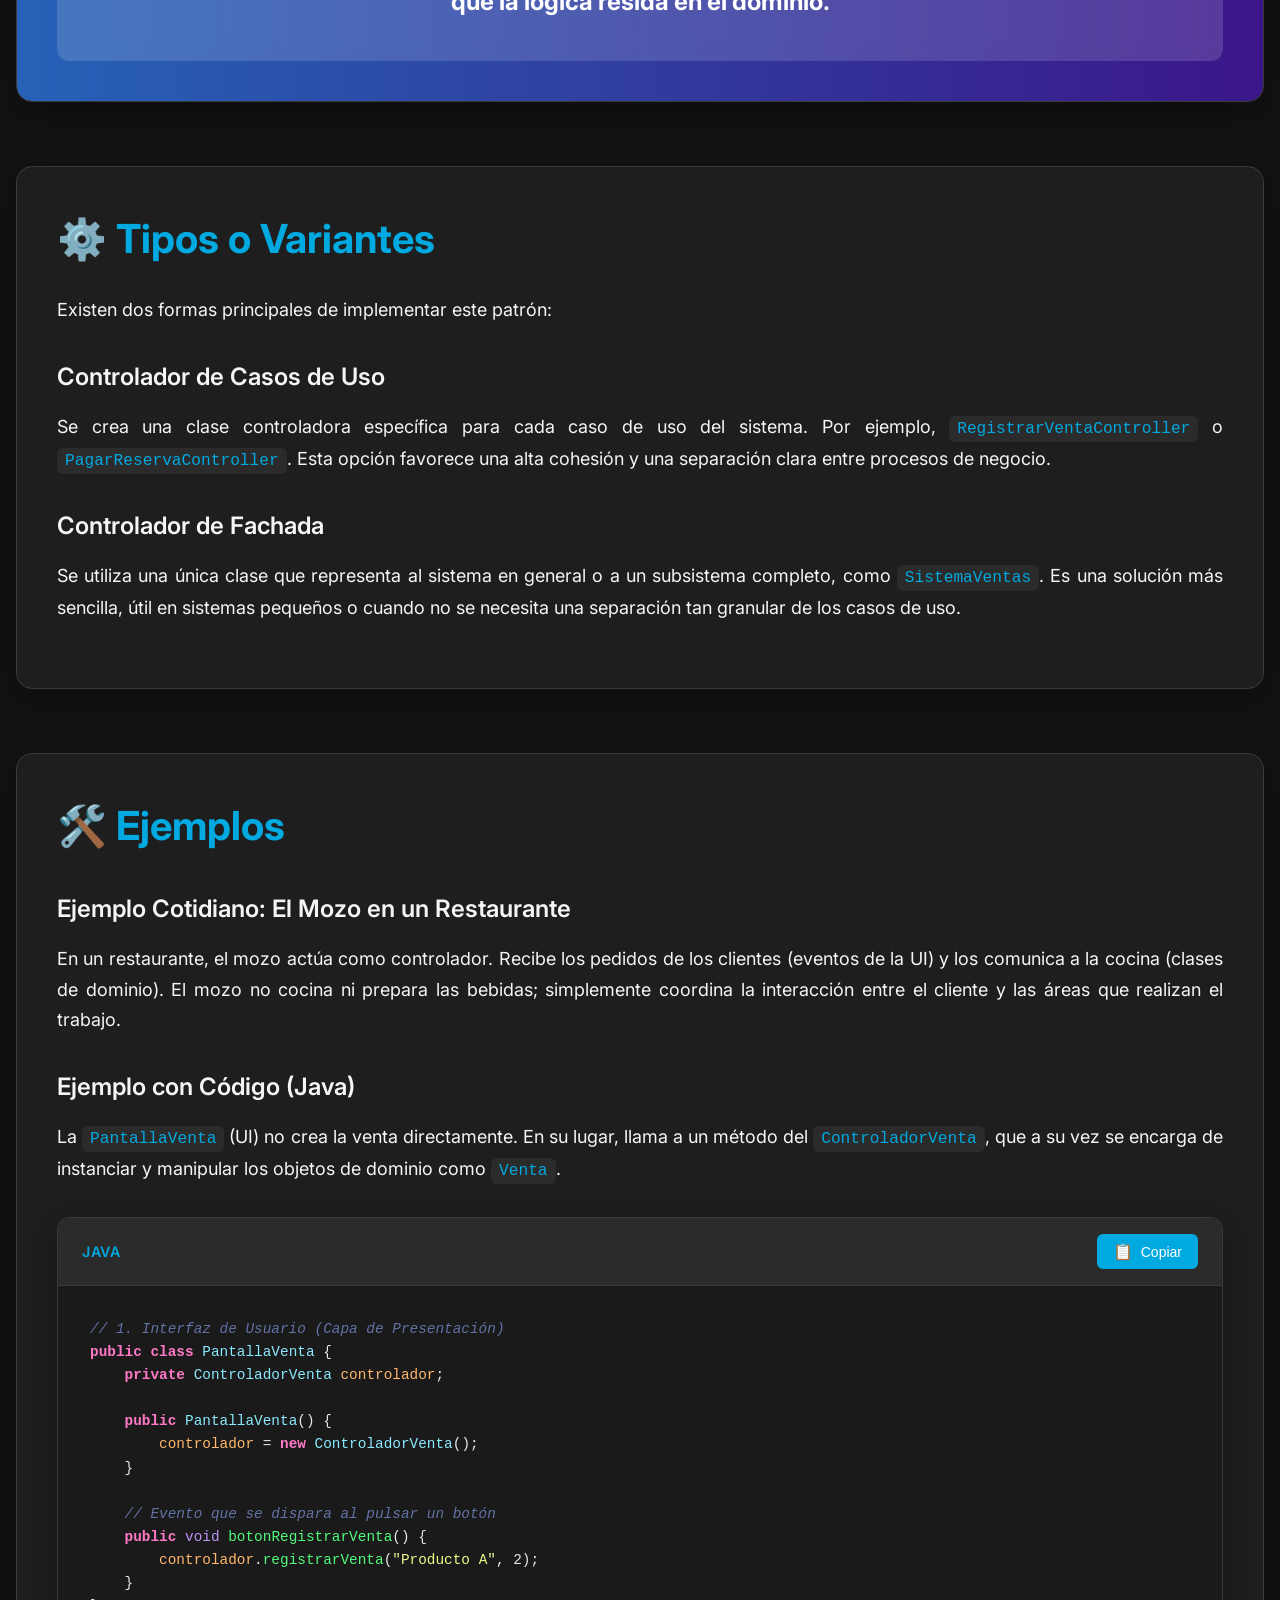
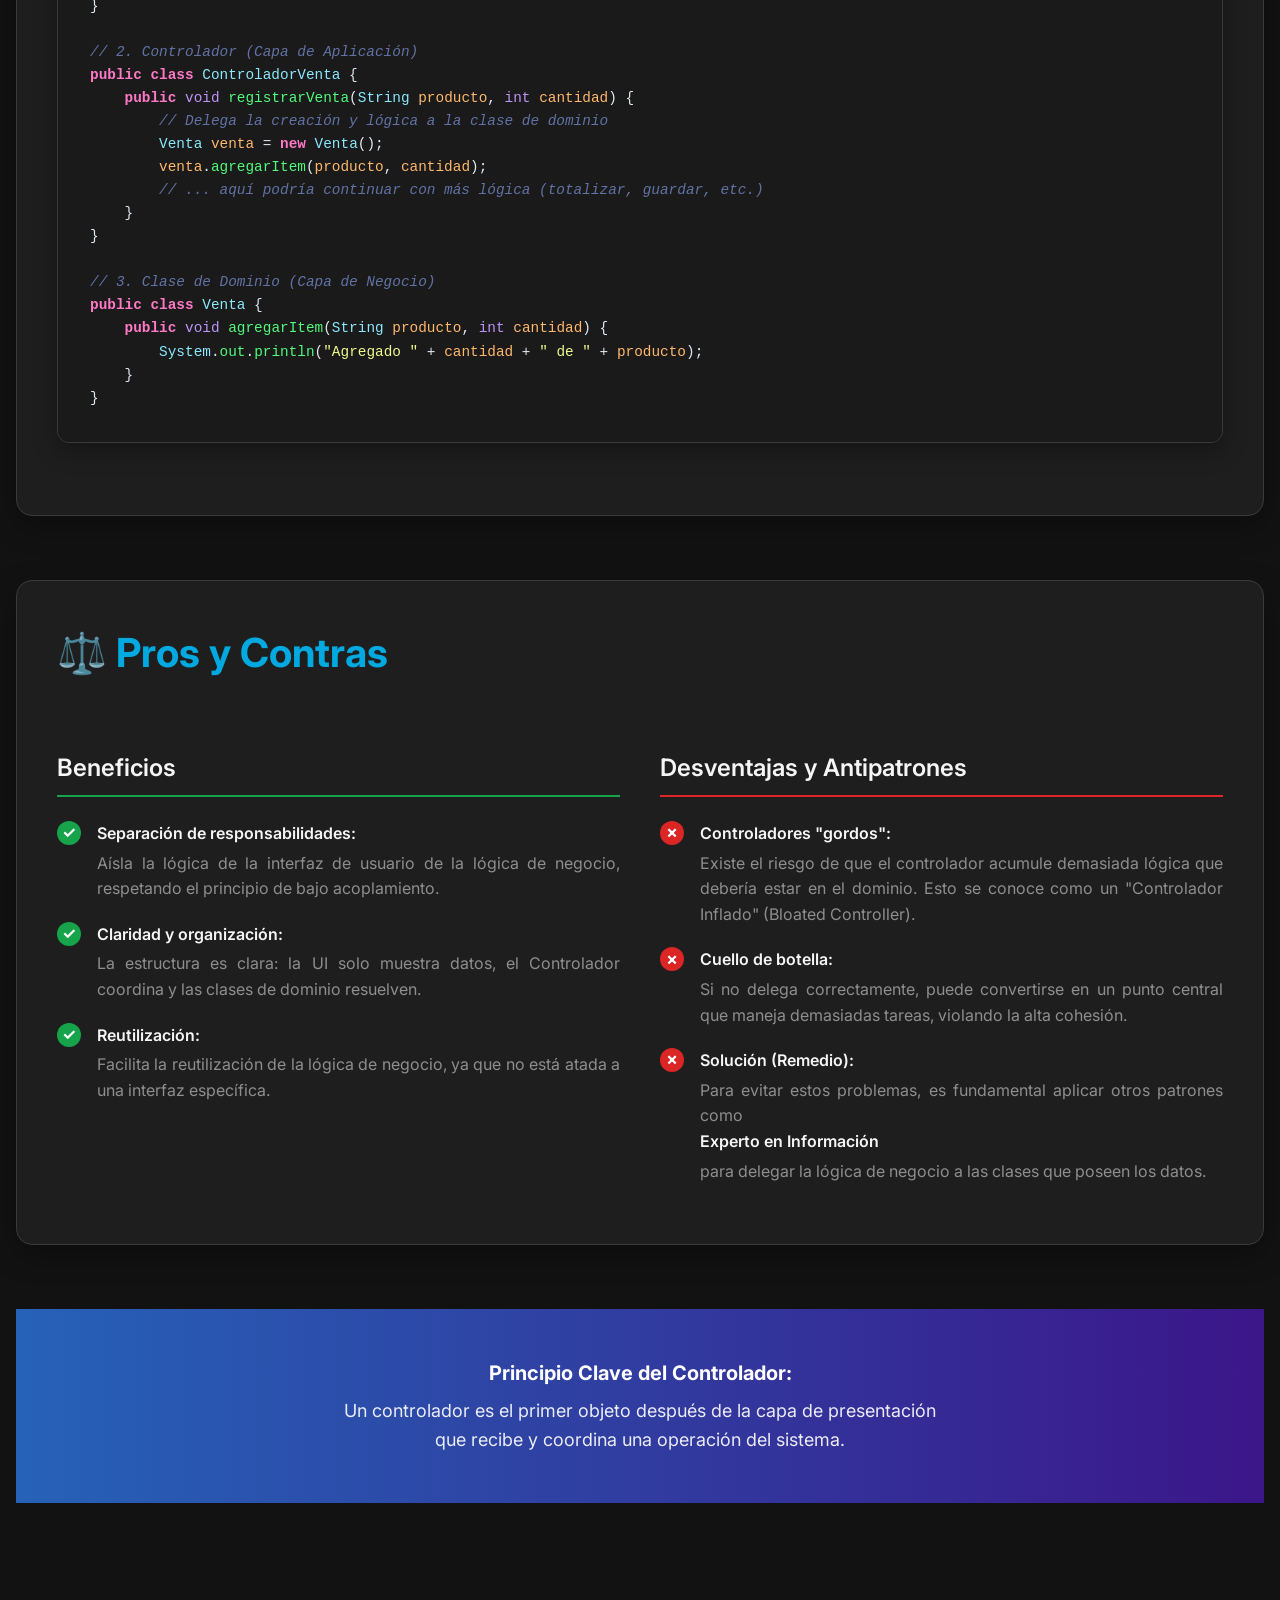
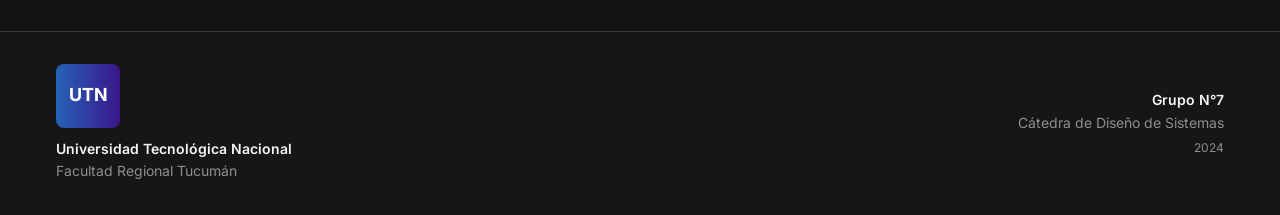
==== commit d1c769db: "Se agregó el patrón Fabricación Pura." ====
--- a/pages/controlador.html
+++ b/pages/controlador.html
@@ -26,7 +26,7 @@
         <div class="nav-menu">
           <a href="./controlador.html" class="nav-link">Controlador</a>
           <a href="./polimorfismo.html" class="nav-link">Polimorfismo</a>
-          <a href="#" class="nav-link">Fabricación Pura</a>
+          <a href="./fabricacionpura.html" class="nav-link">Fabricación Pura</a>
           <a href="./indireccion.html" class="nav-link">Indirección</a>
           <a href="#" class="nav-link">Variaciones Protegidas</a>
         </div>
--- a/css/polimorfismo.css
+++ b/css/polimorfismo.css
@@ -142,6 +142,7 @@
   line-height: 1.7;
   margin-bottom: 1.5rem;
   color: var(--foreground);
+  text-align: justify;
 }
 
 .section-text.white {
@@ -459,6 +460,7 @@
   grid-template-columns: 1fr;
   gap: 2.5rem;
   margin-top: 2rem;
+  text-align: justify;
 }
 
 @media (min-width: 768px) {
@@ -608,3 +610,12 @@
   outline: 2px solid var(--primary);
   outline-offset: 2px;
 }
+
+.solution-text {
+  text-align: center;
+}
+
+pre.mermaid {
+  display: flex;
+  justify-content: center;
+}
